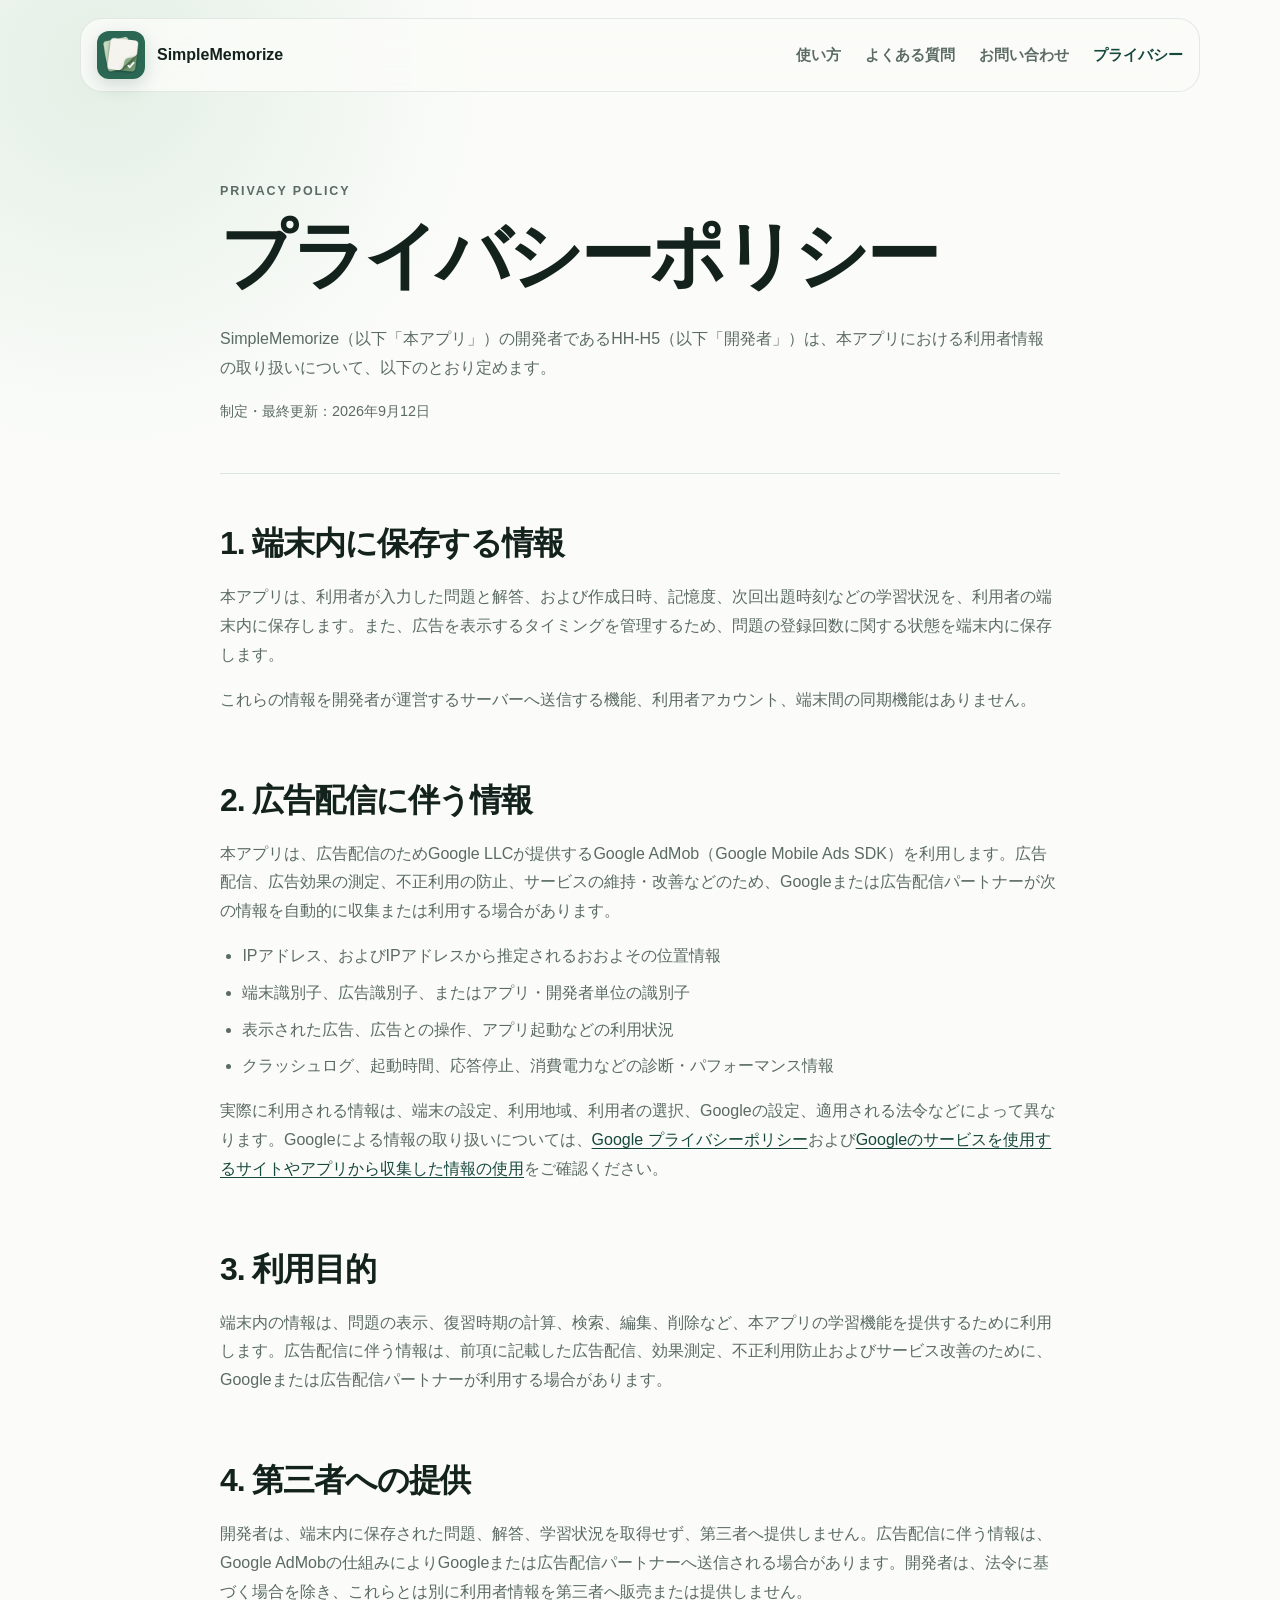
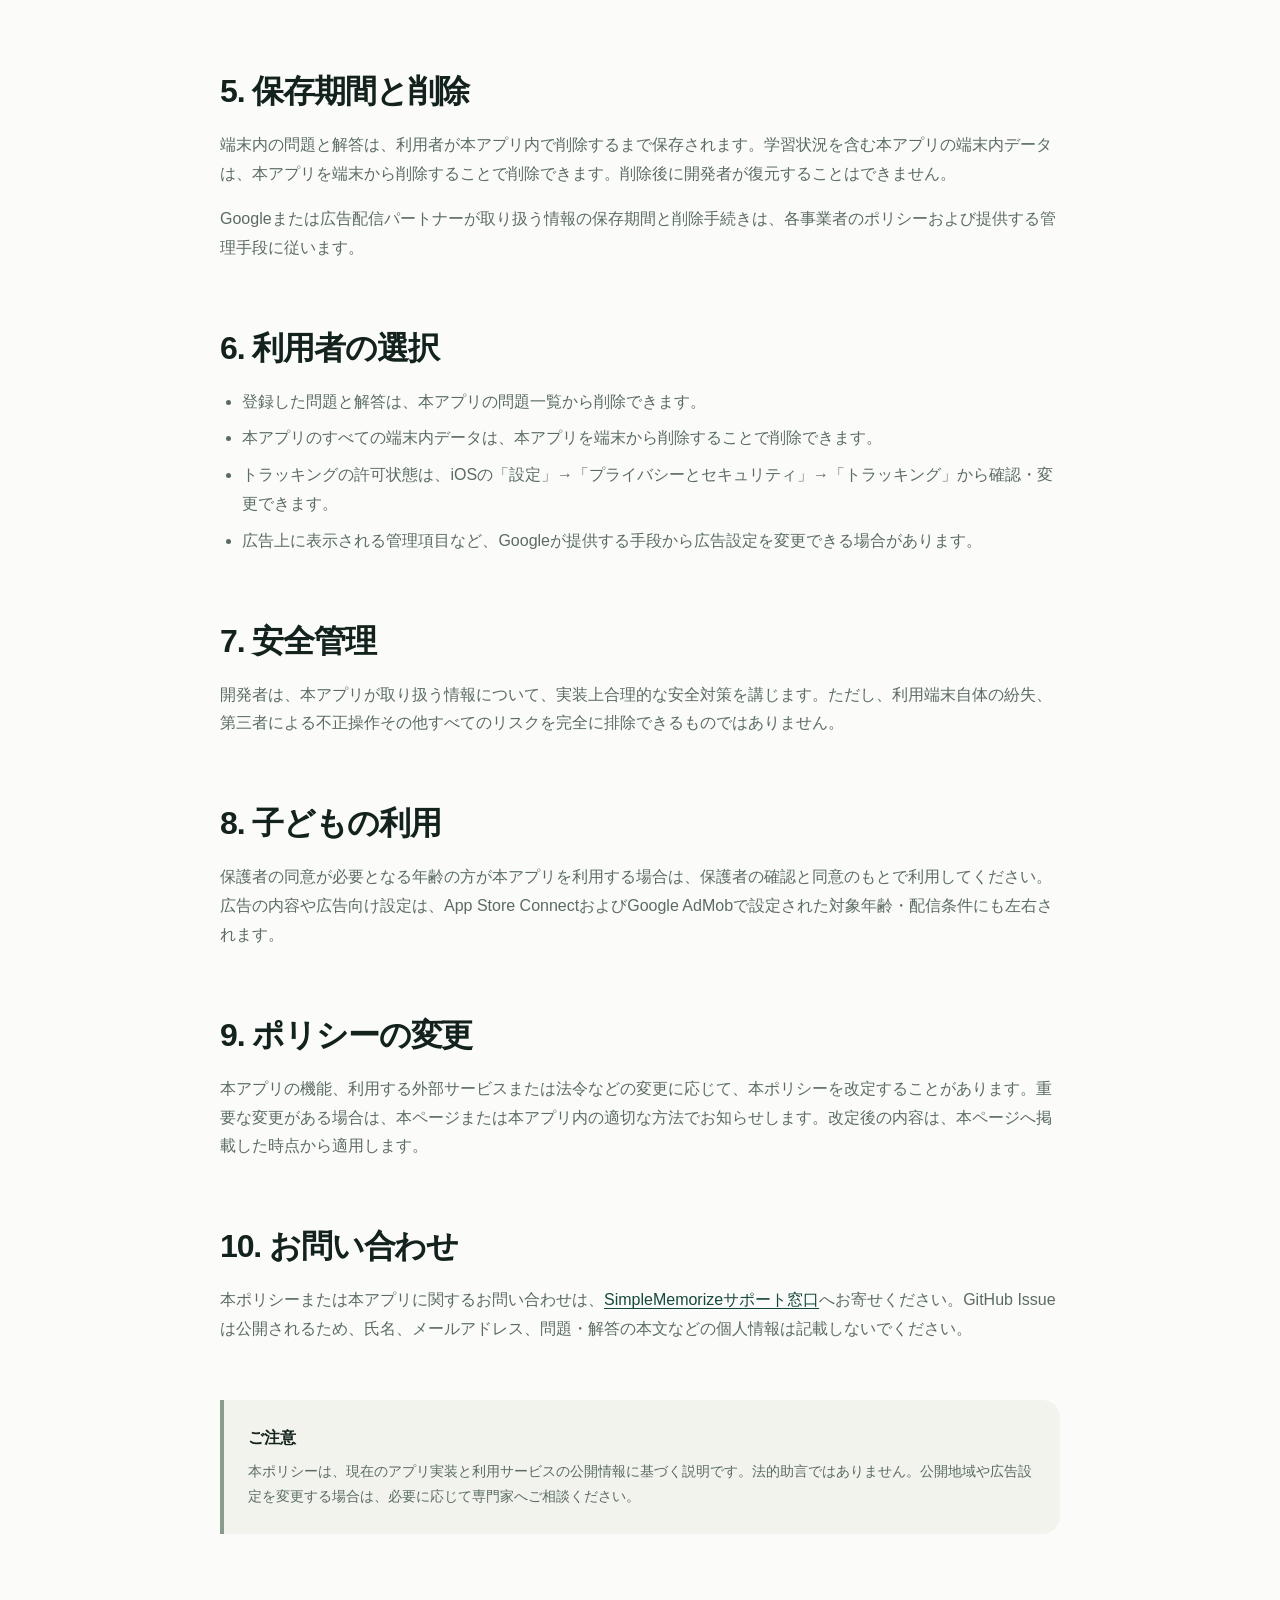
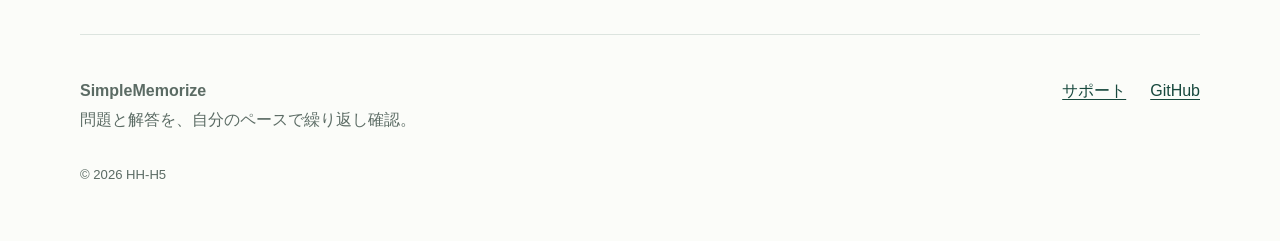
==== SimpleMemorize/privacy/index.html @ 773f5bdd "SimpleMemorizeサポートサイトを公開" ====
<!doctype html>
<html lang="ja">
<head>
  <meta charset="utf-8">
  <meta name="viewport" content="width=device-width, initial-scale=1">
  <meta name="theme-color" content="#245f50">
  <meta name="description" content="SimpleMemorizeのプライバシーポリシーです。端末内データと広告配信に伴う情報の取り扱いをご説明します。">
  <meta property="og:title" content="SimpleMemorize プライバシーポリシー">
  <meta property="og:description" content="SimpleMemorizeにおける情報の取り扱いについて。">
  <meta property="og:type" content="article">
  <meta property="og:url" content="https://hh-h5.github.io/SimpleMemorize/privacy/">
  <meta property="og:image" content="https://hh-h5.github.io/SimpleMemorize/assets/app-icon.png">
  <link rel="canonical" href="https://hh-h5.github.io/SimpleMemorize/privacy/">
  <link rel="icon" href="../assets/app-icon.png">
  <link rel="stylesheet" href="../assets/site.css">
  <title>プライバシーポリシー | SimpleMemorize</title>
</head>
<body>
  <a class="skip-link" href="#main">本文へ移動</a>
  <header class="site-header">
    <a class="brand" href="../" aria-label="SimpleMemorize サポートのトップへ">
      <img src="../assets/app-icon.png" alt="" width="48" height="48">
      <span>SimpleMemorize</span>
    </a>
    <nav aria-label="主要ナビゲーション">
      <a href="../#guide">使い方</a>
      <a href="../#faq">よくある質問</a>
      <a href="../#support">お問い合わせ</a>
      <a href="./" aria-current="page">プライバシー</a>
    </nav>
  </header>

  <main id="main" class="policy-layout">
    <article class="policy">
      <header class="policy-header">
        <p class="eyebrow">Privacy policy</p>
        <h1>プライバシーポリシー</h1>
        <p>SimpleMemorize（以下「本アプリ」）の開発者であるHH-H5（以下「開発者」）は、本アプリにおける利用者情報の取り扱いについて、以下のとおり定めます。</p>
        <p class="updated">制定・最終更新：2026年9月12日</p>
      </header>

      <section aria-labelledby="local-data">
        <h2 id="local-data">1. 端末内に保存する情報</h2>
        <p>本アプリは、利用者が入力した問題と解答、および作成日時、記憶度、次回出題時刻などの学習状況を、利用者の端末内に保存します。また、広告を表示するタイミングを管理するため、問題の登録回数に関する状態を端末内に保存します。</p>
        <p>これらの情報を開発者が運営するサーバーへ送信する機能、利用者アカウント、端末間の同期機能はありません。</p>
      </section>

      <section id="advertising" aria-labelledby="advertising-title">
        <h2 id="advertising-title">2. 広告配信に伴う情報</h2>
        <p>本アプリは、広告配信のためGoogle LLCが提供するGoogle AdMob（Google Mobile Ads SDK）を利用します。広告配信、広告効果の測定、不正利用の防止、サービスの維持・改善などのため、Googleまたは広告配信パートナーが次の情報を自動的に収集または利用する場合があります。</p>
        <ul>
          <li>IPアドレス、およびIPアドレスから推定されるおおよその位置情報</li>
          <li>端末識別子、広告識別子、またはアプリ・開発者単位の識別子</li>
          <li>表示された広告、広告との操作、アプリ起動などの利用状況</li>
          <li>クラッシュログ、起動時間、応答停止、消費電力などの診断・パフォーマンス情報</li>
        </ul>
        <p>実際に利用される情報は、端末の設定、利用地域、利用者の選択、Googleの設定、適用される法令などによって異なります。Googleによる情報の取り扱いについては、<a href="https://policies.google.com/privacy?hl=ja" rel="noreferrer">Google プライバシーポリシー</a>および<a href="https://policies.google.com/technologies/partner-sites?hl=ja" rel="noreferrer">Googleのサービスを使用するサイトやアプリから収集した情報の使用</a>をご確認ください。</p>
      </section>

      <section aria-labelledby="purpose">
        <h2 id="purpose">3. 利用目的</h2>
        <p>端末内の情報は、問題の表示、復習時期の計算、検索、編集、削除など、本アプリの学習機能を提供するために利用します。広告配信に伴う情報は、前項に記載した広告配信、効果測定、不正利用防止およびサービス改善のために、Googleまたは広告配信パートナーが利用する場合があります。</p>
      </section>

      <section aria-labelledby="third-parties">
        <h2 id="third-parties">4. 第三者への提供</h2>
        <p>開発者は、端末内に保存された問題、解答、学習状況を取得せず、第三者へ提供しません。広告配信に伴う情報は、Google AdMobの仕組みによりGoogleまたは広告配信パートナーへ送信される場合があります。開発者は、法令に基づく場合を除き、これらとは別に利用者情報を第三者へ販売または提供しません。</p>
      </section>

      <section aria-labelledby="retention">
        <h2 id="retention">5. 保存期間と削除</h2>
        <p>端末内の問題と解答は、利用者が本アプリ内で削除するまで保存されます。学習状況を含む本アプリの端末内データは、本アプリを端末から削除することで削除できます。削除後に開発者が復元することはできません。</p>
        <p>Googleまたは広告配信パートナーが取り扱う情報の保存期間と削除手続きは、各事業者のポリシーおよび提供する管理手段に従います。</p>
      </section>

      <section aria-labelledby="choices">
        <h2 id="choices">6. 利用者の選択</h2>
        <ul>
          <li>登録した問題と解答は、本アプリの問題一覧から削除できます。</li>
          <li>本アプリのすべての端末内データは、本アプリを端末から削除することで削除できます。</li>
          <li>トラッキングの許可状態は、iOSの「設定」→「プライバシーとセキュリティ」→「トラッキング」から確認・変更できます。</li>
          <li>広告上に表示される管理項目など、Googleが提供する手段から広告設定を変更できる場合があります。</li>
        </ul>
      </section>

      <section aria-labelledby="security">
        <h2 id="security">7. 安全管理</h2>
        <p>開発者は、本アプリが取り扱う情報について、実装上合理的な安全対策を講じます。ただし、利用端末自体の紛失、第三者による不正操作その他すべてのリスクを完全に排除できるものではありません。</p>
      </section>

      <section aria-labelledby="children">
        <h2 id="children">8. 子どもの利用</h2>
        <p>保護者の同意が必要となる年齢の方が本アプリを利用する場合は、保護者の確認と同意のもとで利用してください。広告の内容や広告向け設定は、App Store ConnectおよびGoogle AdMobで設定された対象年齢・配信条件にも左右されます。</p>
      </section>

      <section aria-labelledby="changes">
        <h2 id="changes">9. ポリシーの変更</h2>
        <p>本アプリの機能、利用する外部サービスまたは法令などの変更に応じて、本ポリシーを改定することがあります。重要な変更がある場合は、本ページまたは本アプリ内の適切な方法でお知らせします。改定後の内容は、本ページへ掲載した時点から適用します。</p>
      </section>

      <section aria-labelledby="contact">
        <h2 id="contact">10. お問い合わせ</h2>
        <p>本ポリシーまたは本アプリに関するお問い合わせは、<a href="https://github.com/HH-H5/HH-H5.github.io/issues/new?template=simplememorize-support.yml" rel="noreferrer">SimpleMemorizeサポート窓口</a>へお寄せください。GitHub Issueは公開されるため、氏名、メールアドレス、問題・解答の本文などの個人情報は記載しないでください。</p>
      </section>

      <aside class="policy-note" aria-label="ご注意">
        <strong>ご注意</strong>
        <p>本ポリシーは、現在のアプリ実装と利用サービスの公開情報に基づく説明です。法的助言ではありません。公開地域や広告設定を変更する場合は、必要に応じて専門家へご相談ください。</p>
      </aside>
    </article>
  </main>

  <footer>
    <div>
      <strong>SimpleMemorize</strong>
      <p>問題と解答を、自分のペースで繰り返し確認。</p>
    </div>
    <div class="footer-links">
      <a href="../">サポート</a>
      <a href="https://github.com/HH-H5/SimpleMemorize" rel="noreferrer">GitHub</a>
    </div>
    <p class="copyright">© 2026 HH-H5</p>
  </footer>
</body>
</html>
---- SimpleMemorize/assets/site.css ----
:root {
  color-scheme: light;
  --ink: #14221d;
  --muted: #5b6b64;
  --green: #245f50;
  --green-dark: #17483d;
  --green-soft: #dcebe3;
  --paper: #fbfcf9;
  --surface: #ffffff;
  --line: #dce4df;
  --shadow: 0 24px 70px rgba(29, 71, 58, 0.13);
  --radius: 28px;
  --max-width: 1120px;
}

* {
  box-sizing: border-box;
}

html {
  scroll-behavior: smooth;
}

body {
  margin: 0;
  color: var(--ink);
  background:
    radial-gradient(circle at 8% 2%, rgba(184, 215, 193, 0.35), transparent 24rem),
    var(--paper);
  font-family: -apple-system, BlinkMacSystemFont, "Hiragino Sans", "Yu Gothic", sans-serif;
  line-height: 1.8;
  text-rendering: optimizeLegibility;
}

a {
  color: var(--green-dark);
  text-underline-offset: 0.18em;
}

a:hover {
  text-decoration-thickness: 2px;
}

a:focus-visible,
summary:focus-visible {
  outline: 3px solid #5b9f83;
  outline-offset: 4px;
  border-radius: 6px;
}

.skip-link {
  position: fixed;
  top: 10px;
  left: 10px;
  z-index: 100;
  padding: 10px 16px;
  color: white;
  background: var(--green-dark);
  border-radius: 10px;
  transform: translateY(-160%);
}

.skip-link:focus {
  transform: none;
}

.site-header {
  position: sticky;
  top: 0;
  z-index: 20;
  display: flex;
  align-items: center;
  justify-content: space-between;
  gap: 24px;
  width: min(calc(100% - 40px), var(--max-width));
  margin: 18px auto 0;
  padding: 12px 16px;
  background: rgba(251, 252, 249, 0.86);
  border: 1px solid rgba(220, 228, 223, 0.8);
  border-radius: 22px;
  backdrop-filter: blur(18px);
  -webkit-backdrop-filter: blur(18px);
}

.brand {
  display: inline-flex;
  align-items: center;
  gap: 12px;
  color: var(--ink);
  font-weight: 750;
  text-decoration: none;
}

.brand img {
  border-radius: 12px;
  box-shadow: 0 6px 18px rgba(29, 71, 58, 0.18);
}

nav {
  display: flex;
  flex-wrap: wrap;
  justify-content: flex-end;
  gap: 10px 24px;
}

nav a {
  color: var(--muted);
  font-size: 0.92rem;
  font-weight: 650;
  text-decoration: none;
}

nav a:hover,
nav a[aria-current="page"] {
  color: var(--green-dark);
}

main,
footer {
  width: min(calc(100% - 40px), var(--max-width));
  margin-inline: auto;
}

.hero {
  display: grid;
  grid-template-columns: minmax(0, 1fr) minmax(280px, 420px);
  align-items: center;
  gap: clamp(44px, 8vw, 104px);
  min-height: 760px;
  padding: 80px 36px;
}

.eyebrow {
  margin: 0 0 14px;
  color: var(--green);
  font-size: 0.78rem;
  font-weight: 800;
  letter-spacing: 0.15em;
  text-transform: uppercase;
}

h1,
h2,
h3,
p {
  margin-top: 0;
}

h1 {
  margin-bottom: 28px;
  font-size: clamp(2.7rem, 5vw, 3.55rem);
  line-height: 1.1;
  letter-spacing: -0.055em;
}

.hero-line {
  display: block;
  white-space: nowrap;
}

h2 {
  margin-bottom: 20px;
  font-size: clamp(2rem, 4vw, 3.2rem);
  line-height: 1.22;
  letter-spacing: -0.035em;
}

h3 {
  margin-bottom: 10px;
  font-size: 1.3rem;
}

.lead {
  max-width: 40rem;
  margin-bottom: 34px;
  color: var(--muted);
  font-size: clamp(1.05rem, 2vw, 1.25rem);
}

.hero-actions {
  display: flex;
  flex-wrap: wrap;
  gap: 12px;
}

.button {
  display: inline-flex;
  align-items: center;
  justify-content: center;
  min-height: 52px;
  padding: 12px 22px;
  border-radius: 999px;
  font-weight: 750;
  text-decoration: none;
  transition: transform 160ms ease, box-shadow 160ms ease, background 160ms ease;
}

.button:hover {
  transform: translateY(-2px);
}

.button.primary {
  color: white;
  background: var(--green);
  box-shadow: 0 12px 24px rgba(36, 95, 80, 0.2);
}

.button.primary:hover {
  background: var(--green-dark);
}

.button.secondary {
  color: var(--green-dark);
  background: var(--surface);
  border: 1px solid var(--line);
}

.phone-stage {
  position: relative;
  justify-self: center;
  width: min(100%, 350px);
  padding: 14px;
  overflow: hidden;
  background: #101714;
  border: 1px solid #2c3833;
  border-radius: 52px;
  box-shadow: var(--shadow);
  transform: rotate(1.5deg);
}

.phone-stage::after {
  position: absolute;
  inset: 0;
  content: "";
  pointer-events: none;
  border: 1px solid rgba(255, 255, 255, 0.14);
  border-radius: inherit;
}

.phone-stage img,
.screens img {
  display: block;
  width: 100%;
  height: auto;
  border-radius: 40px;
}

.section {
  margin-bottom: 110px;
  scroll-margin-top: 120px;
}

.section-heading {
  max-width: 740px;
  margin-bottom: 36px;
}

.steps {
  display: grid;
  grid-template-columns: repeat(3, 1fr);
  gap: 18px;
  margin: 0;
  padding: 0;
  list-style: none;
}

.steps li {
  padding: 28px;
  background: var(--surface);
  border: 1px solid var(--line);
  border-radius: var(--radius);
  box-shadow: 0 16px 40px rgba(29, 71, 58, 0.05);
}

.steps p,
.showcase-copy p,
.support-card p,
.policy p,
.policy li {
  color: var(--muted);
}

.step-number {
  display: block;
  margin-bottom: 44px;
  color: #76a28f;
  font-size: 0.8rem;
  font-weight: 850;
  letter-spacing: 0.12em;
}

.showcase {
  display: grid;
  grid-template-columns: minmax(260px, 0.8fr) minmax(0, 1.2fr);
  align-items: center;
  gap: clamp(40px, 7vw, 90px);
  padding: clamp(30px, 6vw, 72px);
  background: var(--green-soft);
  border-radius: 42px;
}

.screens {
  display: grid;
  grid-template-columns: repeat(2, minmax(0, 1fr));
  align-items: center;
  gap: 18px;
}

.screens img {
  border: 7px solid #101714;
  border-radius: 30px;
  box-shadow: 0 18px 44px rgba(29, 71, 58, 0.16);
}

.screens img:last-child {
  transform: translateY(28px);
}

.faq-list {
  border-top: 1px solid var(--line);
}

details {
  border-bottom: 1px solid var(--line);
}

summary {
  position: relative;
  padding: 24px 52px 24px 0;
  font-size: 1.08rem;
  font-weight: 750;
  cursor: pointer;
  list-style: none;
}

summary::-webkit-details-marker {
  display: none;
}

summary::after {
  position: absolute;
  top: 24px;
  right: 8px;
  content: "+";
  color: var(--green);
  font-size: 1.5rem;
  font-weight: 400;
  line-height: 1;
}

details[open] summary::after {
  content: "−";
}

details p {
  max-width: 760px;
  padding-bottom: 24px;
  color: var(--muted);
}

.support-card {
  display: flex;
  align-items: center;
  justify-content: space-between;
  gap: 40px;
  padding: clamp(32px, 6vw, 68px);
  color: white;
  background: var(--green-dark);
  border-radius: 38px;
}

.support-card h2 {
  font-size: clamp(1.8rem, 4vw, 3rem);
}

.support-card p {
  max-width: 690px;
  margin-bottom: 0;
  color: rgba(255, 255, 255, 0.76);
}

.support-card .eyebrow {
  color: #a8d7c3;
}

.support-card .button {
  flex: 0 0 auto;
  color: var(--green-dark);
  background: white;
  box-shadow: none;
}

.policy-layout {
  max-width: 840px;
  padding-top: 88px;
  padding-bottom: 100px;
}

.policy-header {
  padding-bottom: 34px;
  border-bottom: 1px solid var(--line);
}

.policy-header h1 {
  font-size: clamp(2.5rem, 6vw, 4.6rem);
}

.updated {
  font-size: 0.9rem;
}

.policy section {
  padding-top: 50px;
  scroll-margin-top: 110px;
}

.policy section h2 {
  font-size: clamp(1.45rem, 3vw, 2rem);
}

.policy ul {
  padding-left: 1.4em;
}

.policy li + li {
  margin-top: 8px;
}

.policy-note {
  margin-top: 56px;
  padding: 24px;
  background: #f1f3ec;
  border-left: 4px solid #8a9b8d;
  border-radius: 0 18px 18px 0;
}

.policy-note p {
  margin: 6px 0 0;
  font-size: 0.9rem;
}

footer {
  display: grid;
  grid-template-columns: 1fr auto;
  gap: 28px;
  padding: 42px 0 54px;
  color: var(--muted);
  border-top: 1px solid var(--line);
}

footer p {
  margin-bottom: 0;
}

.footer-links {
  display: flex;
  flex-wrap: wrap;
  gap: 12px 24px;
}

.copyright {
  grid-column: 1 / -1;
  font-size: 0.82rem;
}

@media (max-width: 820px) {
  .site-header {
    position: static;
    align-items: flex-start;
  }

  nav {
    gap: 8px 16px;
  }

  .hero {
    grid-template-columns: 1fr;
    min-height: 0;
    padding: 72px 10px 100px;
  }

  .hero-copy {
    text-align: center;
  }

  .lead {
    margin-inline: auto;
  }

  .hero-actions {
    justify-content: center;
  }

  .phone-stage {
    width: min(82vw, 330px);
  }

  .steps {
    grid-template-columns: 1fr;
  }

  .step-number {
    margin-bottom: 24px;
  }

  .showcase {
    grid-template-columns: 1fr;
  }

  .support-card {
    align-items: flex-start;
    flex-direction: column;
  }
}

@media (max-width: 600px) {
  .site-header {
    width: min(calc(100% - 24px), var(--max-width));
    padding: 10px 12px;
  }

  .brand span {
    display: none;
  }

  nav {
    gap: 6px 12px;
  }

  nav a {
    font-size: 0.78rem;
  }

  main,
  footer {
    width: min(calc(100% - 28px), var(--max-width));
  }

  h1 {
    font-size: clamp(2.25rem, 10.5vw, 3.2rem);
  }

  .section {
    margin-bottom: 80px;
  }

  .showcase {
    padding: 28px 18px 52px;
    border-radius: 28px;
  }

  .screens {
    gap: 10px;
  }

  .screens img {
    border-width: 4px;
    border-radius: 19px;
  }

  footer {
    grid-template-columns: 1fr;
  }

  .copyright {
    grid-column: auto;
  }
}

@media (prefers-reduced-motion: reduce) {
  html {
    scroll-behavior: auto;
  }

  .button {
    transition: none;
  }
}

@media (prefers-color-scheme: dark) {
  :root {
    color-scheme: dark;
    --ink: #eff8f3;
    --muted: #b6c7bf;
    --green: #8dccb1;
    --green-dark: #b9e3d0;
    --green-soft: #173c32;
    --paper: #101713;
    --surface: #17231e;
    --line: #33423b;
    --shadow: 0 24px 70px rgba(0, 0, 0, 0.35);
  }

  body {
    background:
      radial-gradient(circle at 8% 2%, rgba(61, 122, 98, 0.22), transparent 24rem),
      var(--paper);
  }

  .site-header {
    background: rgba(16, 23, 19, 0.86);
    border-color: rgba(51, 66, 59, 0.8);
  }

  .button.primary {
    color: #10261e;
    background: #8dccb1;
  }

  .button.primary:hover {
    background: #a7d9c3;
  }

  .button.secondary {
    color: var(--ink);
  }

  .policy-note {
    background: #1b251f;
  }
}
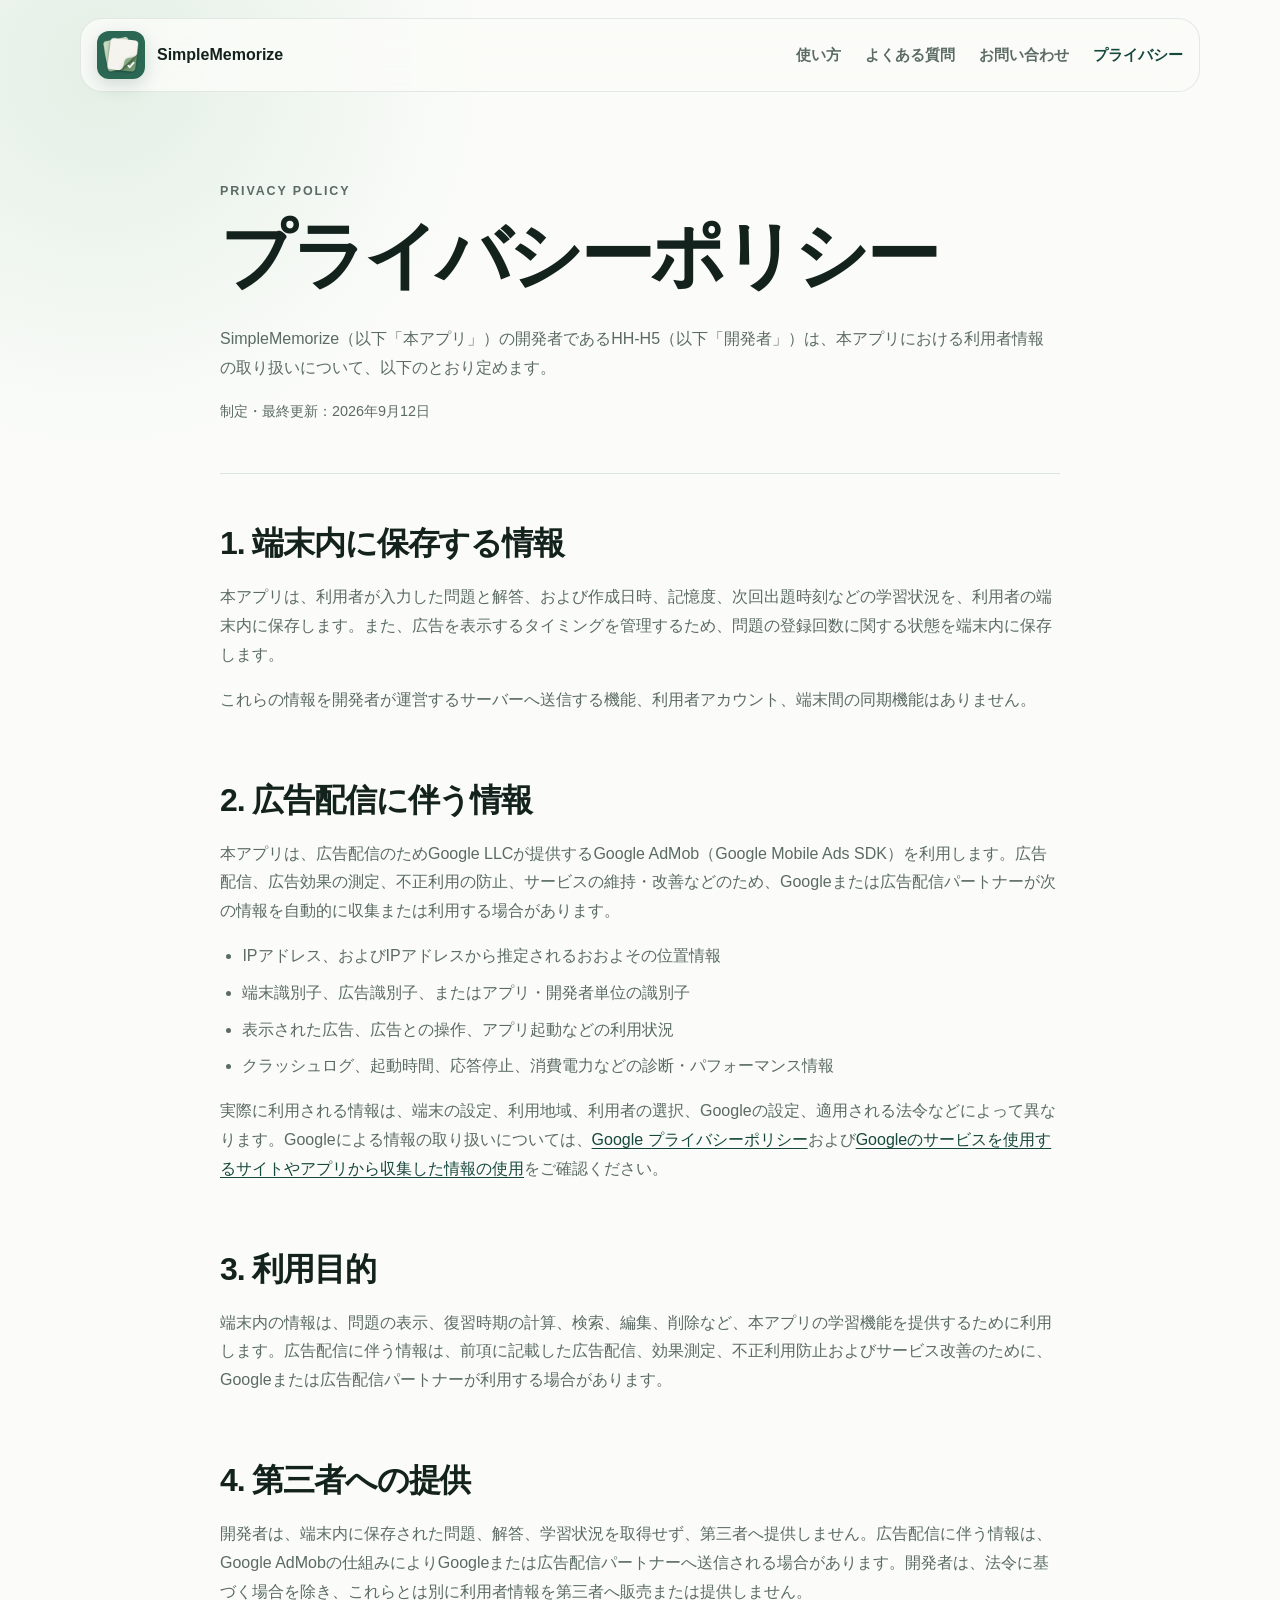
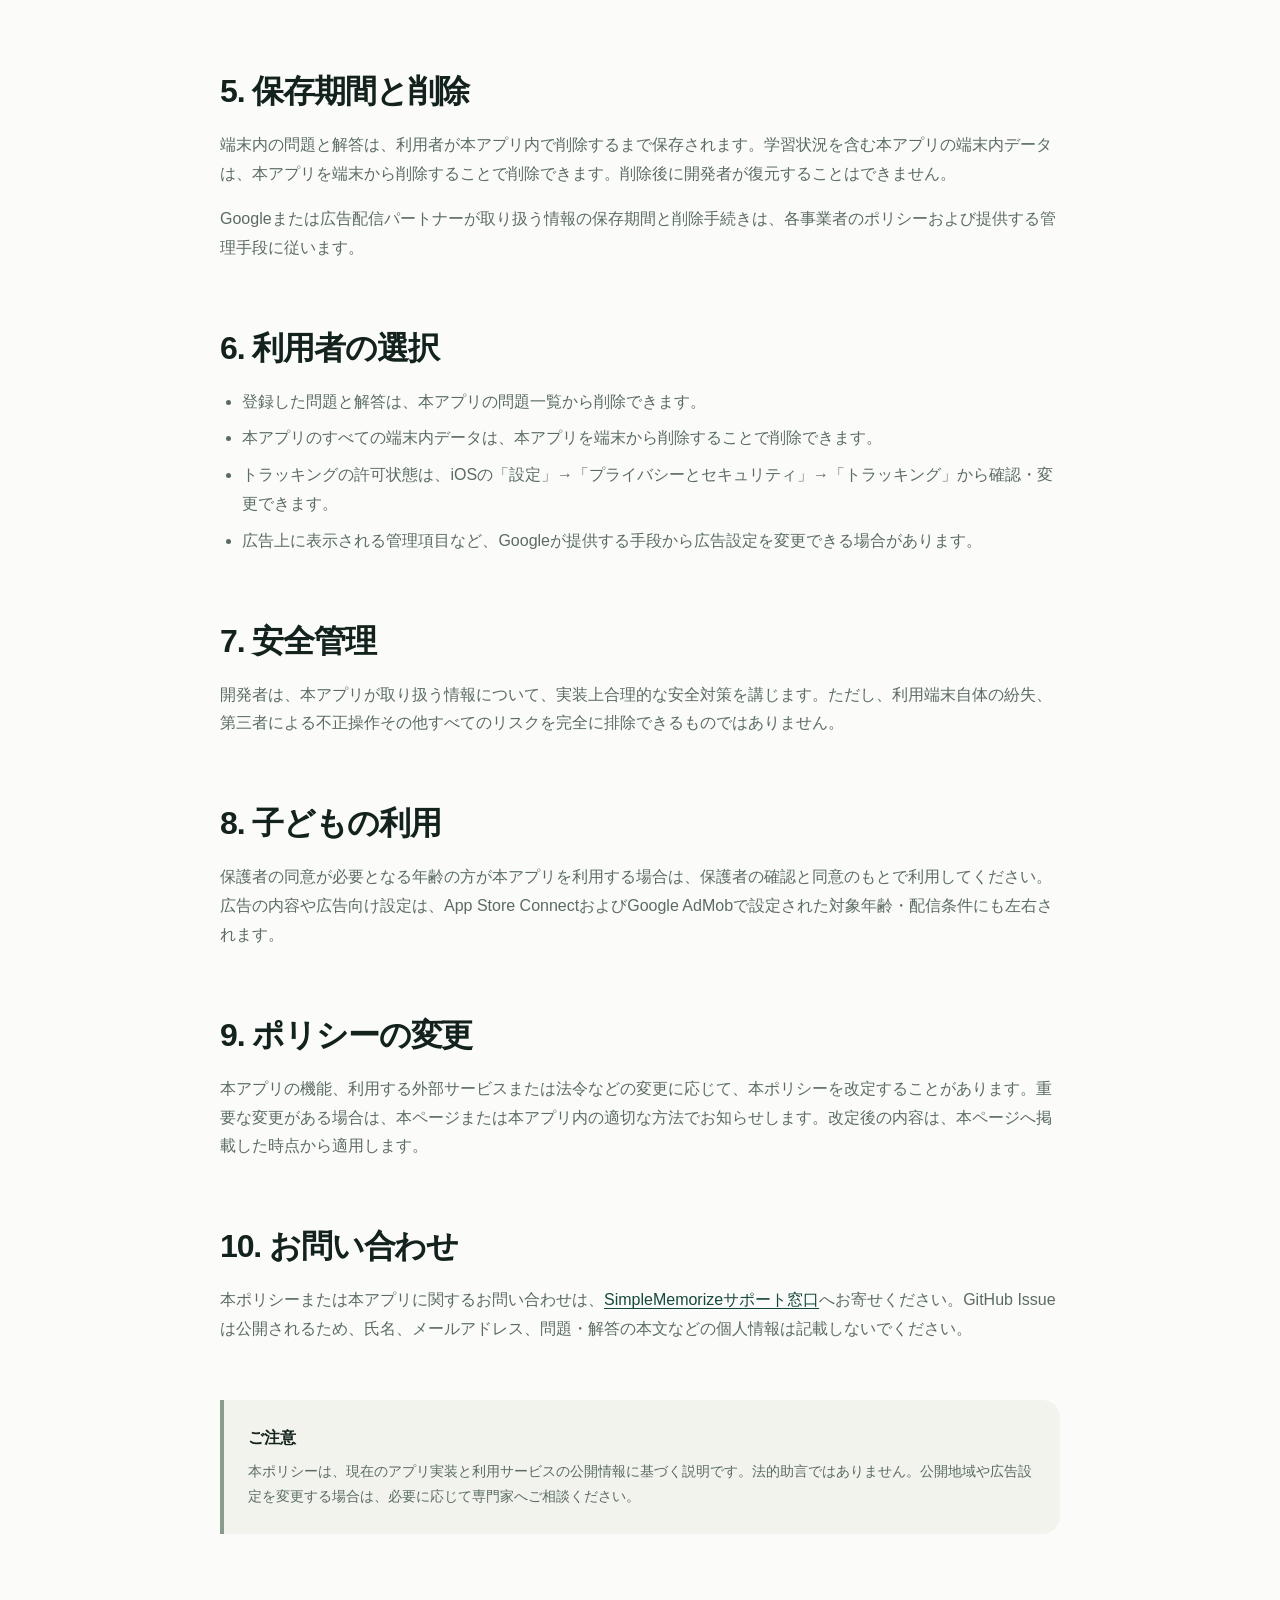
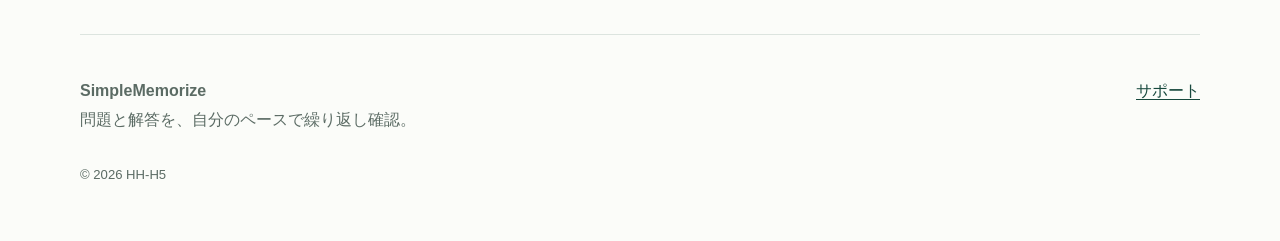
==== commit 8ef46108: "プライバシーポリシーのフッターからGitHubリンクを削除" ====
--- a/SimpleMemorize/privacy/index.html
+++ b/SimpleMemorize/privacy/index.html
@@ -117,7 +117,6 @@
     </div>
     <div class="footer-links">
       <a href="../">サポート</a>
-      <a href="https://github.com/HH-H5/SimpleMemorize" rel="noreferrer">GitHub</a>
     </div>
     <p class="copyright">© 2026 HH-H5</p>
   </footer>
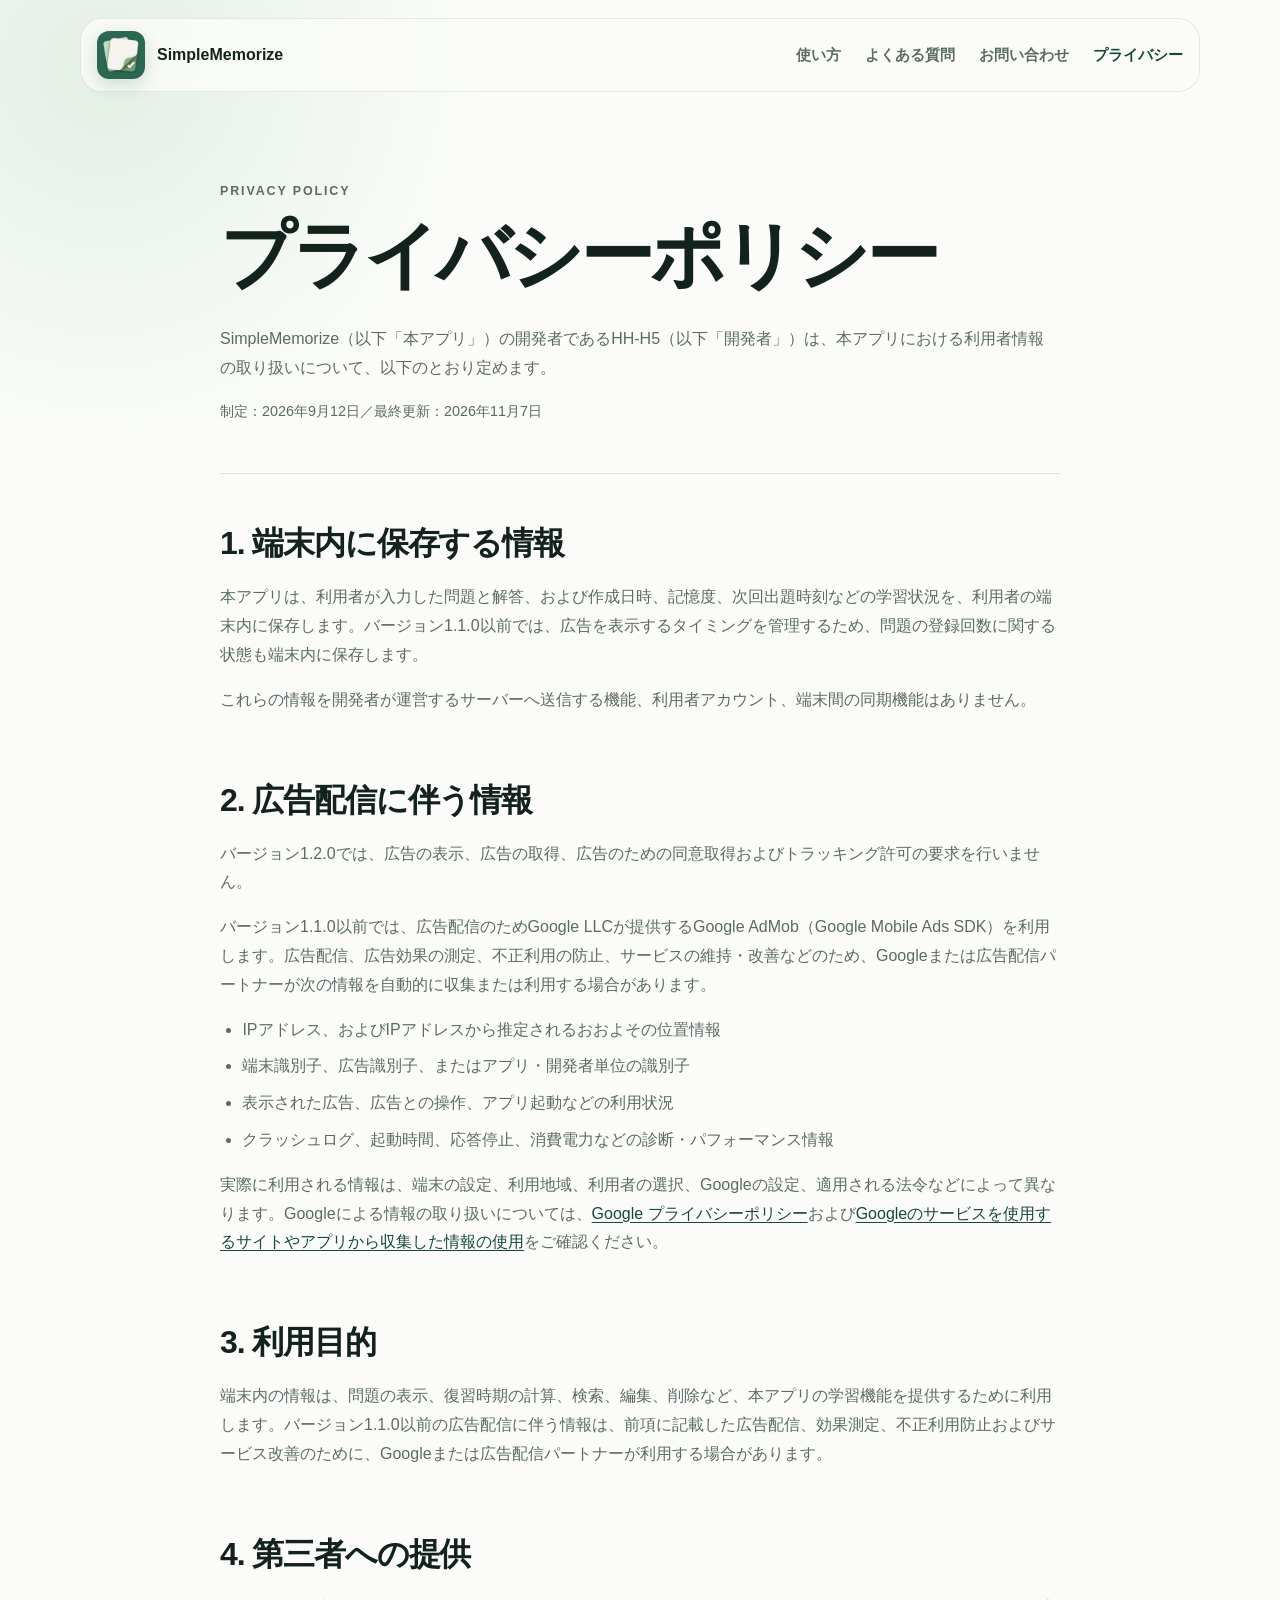
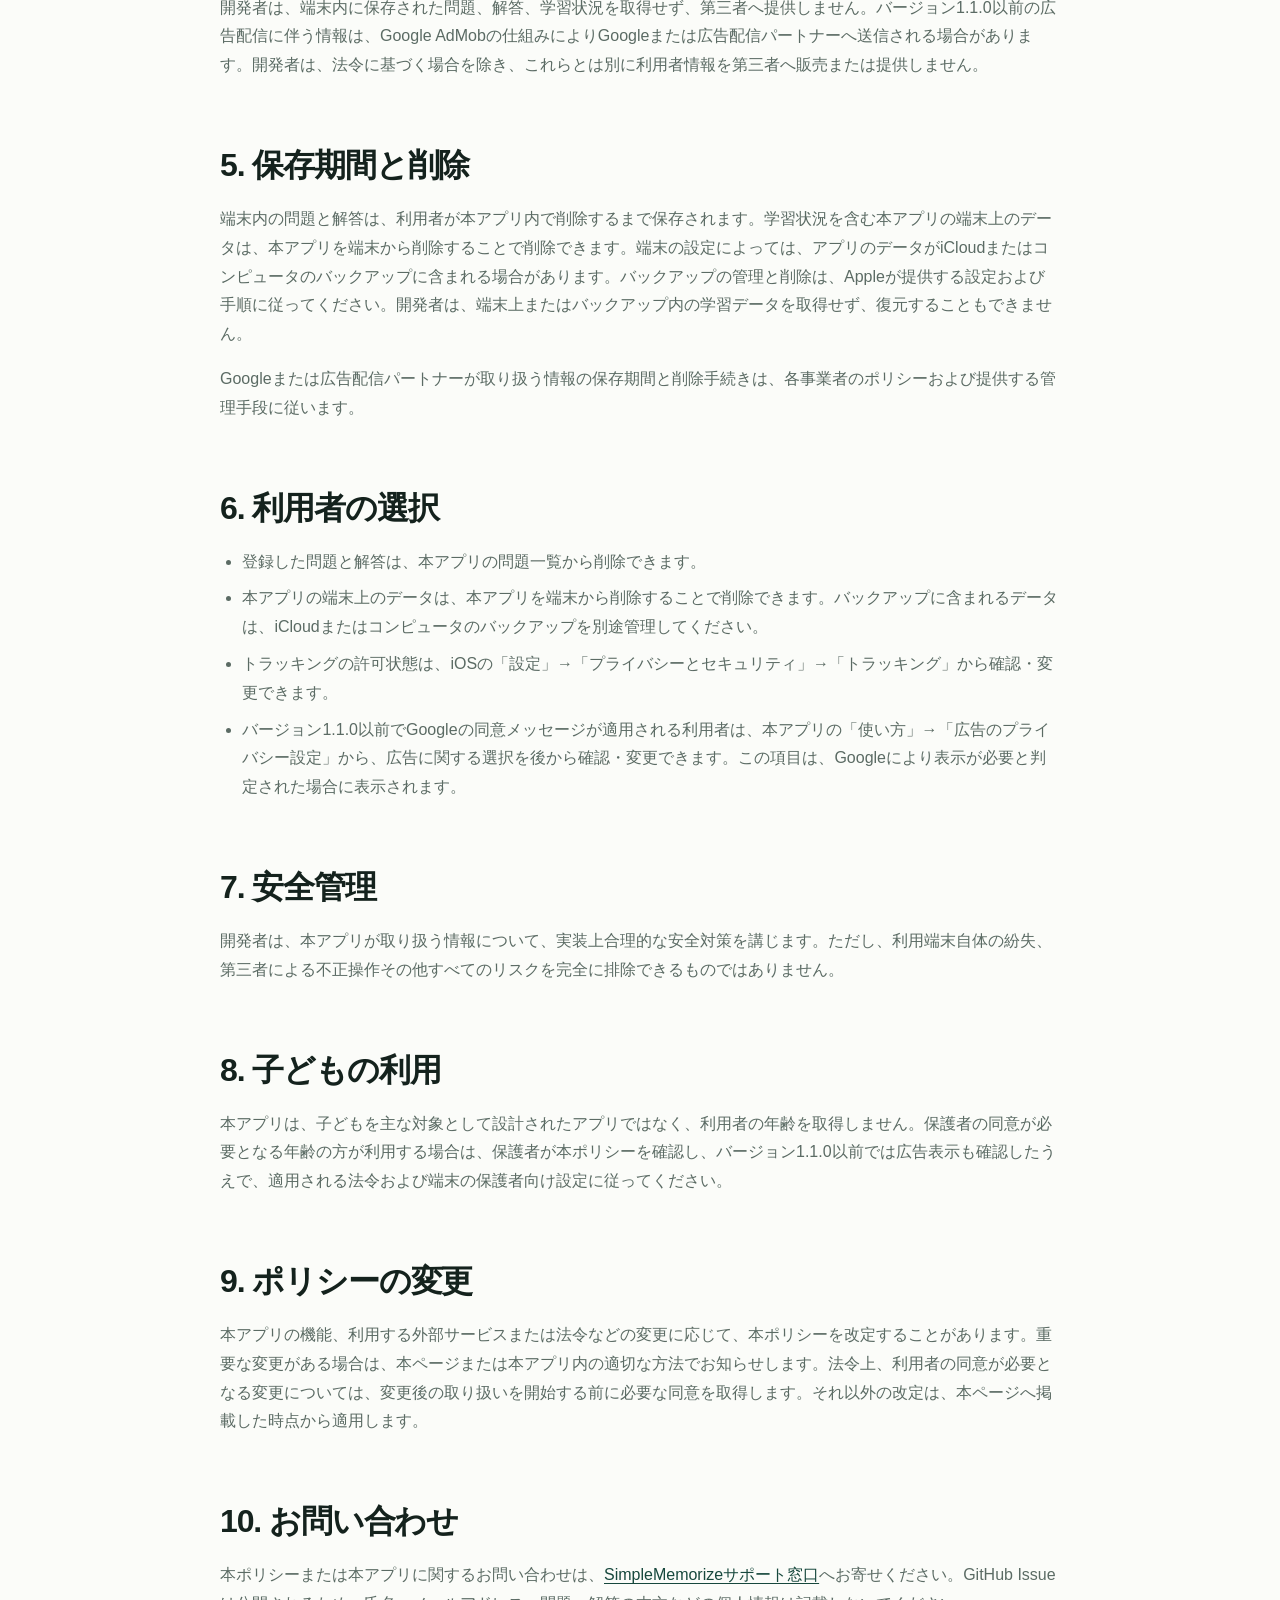
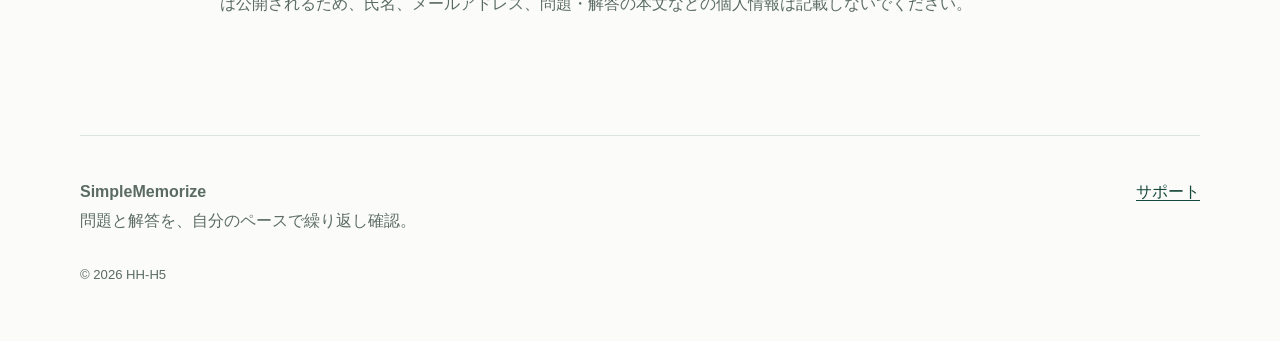
==== commit d85e88fa: "v1.2.0向けプライバシーポリシーを更新" ====
--- a/SimpleMemorize/privacy/index.html
+++ b/SimpleMemorize/privacy/index.html
@@ -36,18 +36,19 @@
         <p class="eyebrow">Privacy policy</p>
         <h1>プライバシーポリシー</h1>
         <p>SimpleMemorize（以下「本アプリ」）の開発者であるHH-H5（以下「開発者」）は、本アプリにおける利用者情報の取り扱いについて、以下のとおり定めます。</p>
-        <p class="updated">制定・最終更新：2026年9月12日</p>
+        <p class="updated">制定：2026年9月12日／最終更新：2026年11月7日</p>
       </header>
 
       <section aria-labelledby="local-data">
         <h2 id="local-data">1. 端末内に保存する情報</h2>
-        <p>本アプリは、利用者が入力した問題と解答、および作成日時、記憶度、次回出題時刻などの学習状況を、利用者の端末内に保存します。また、広告を表示するタイミングを管理するため、問題の登録回数に関する状態を端末内に保存します。</p>
+        <p>本アプリは、利用者が入力した問題と解答、および作成日時、記憶度、次回出題時刻などの学習状況を、利用者の端末内に保存します。バージョン1.1.0以前では、広告を表示するタイミングを管理するため、問題の登録回数に関する状態も端末内に保存します。</p>
         <p>これらの情報を開発者が運営するサーバーへ送信する機能、利用者アカウント、端末間の同期機能はありません。</p>
       </section>
 
       <section id="advertising" aria-labelledby="advertising-title">
         <h2 id="advertising-title">2. 広告配信に伴う情報</h2>
-        <p>本アプリは、広告配信のためGoogle LLCが提供するGoogle AdMob（Google Mobile Ads SDK）を利用します。広告配信、広告効果の測定、不正利用の防止、サービスの維持・改善などのため、Googleまたは広告配信パートナーが次の情報を自動的に収集または利用する場合があります。</p>
+        <p>バージョン1.2.0では、広告の表示、広告の取得、広告のための同意取得およびトラッキング許可の要求を行いません。</p>
+        <p>バージョン1.1.0以前では、広告配信のためGoogle LLCが提供するGoogle AdMob（Google Mobile Ads SDK）を利用します。広告配信、広告効果の測定、不正利用の防止、サービスの維持・改善などのため、Googleまたは広告配信パートナーが次の情報を自動的に収集または利用する場合があります。</p>
         <ul>
           <li>IPアドレス、およびIPアドレスから推定されるおおよその位置情報</li>
           <li>端末識別子、広告識別子、またはアプリ・開発者単位の識別子</li>
@@ -59,17 +60,17 @@
 
       <section aria-labelledby="purpose">
         <h2 id="purpose">3. 利用目的</h2>
-        <p>端末内の情報は、問題の表示、復習時期の計算、検索、編集、削除など、本アプリの学習機能を提供するために利用します。広告配信に伴う情報は、前項に記載した広告配信、効果測定、不正利用防止およびサービス改善のために、Googleまたは広告配信パートナーが利用する場合があります。</p>
+        <p>端末内の情報は、問題の表示、復習時期の計算、検索、編集、削除など、本アプリの学習機能を提供するために利用します。バージョン1.1.0以前の広告配信に伴う情報は、前項に記載した広告配信、効果測定、不正利用防止およびサービス改善のために、Googleまたは広告配信パートナーが利用する場合があります。</p>
       </section>
 
       <section aria-labelledby="third-parties">
         <h2 id="third-parties">4. 第三者への提供</h2>
-        <p>開発者は、端末内に保存された問題、解答、学習状況を取得せず、第三者へ提供しません。広告配信に伴う情報は、Google AdMobの仕組みによりGoogleまたは広告配信パートナーへ送信される場合があります。開発者は、法令に基づく場合を除き、これらとは別に利用者情報を第三者へ販売または提供しません。</p>
+        <p>開発者は、端末内に保存された問題、解答、学習状況を取得せず、第三者へ提供しません。バージョン1.1.0以前の広告配信に伴う情報は、Google AdMobの仕組みによりGoogleまたは広告配信パートナーへ送信される場合があります。開発者は、法令に基づく場合を除き、これらとは別に利用者情報を第三者へ販売または提供しません。</p>
       </section>
 
       <section aria-labelledby="retention">
         <h2 id="retention">5. 保存期間と削除</h2>
-        <p>端末内の問題と解答は、利用者が本アプリ内で削除するまで保存されます。学習状況を含む本アプリの端末内データは、本アプリを端末から削除することで削除できます。削除後に開発者が復元することはできません。</p>
+        <p>端末内の問題と解答は、利用者が本アプリ内で削除するまで保存されます。学習状況を含む本アプリの端末上のデータは、本アプリを端末から削除することで削除できます。端末の設定によっては、アプリのデータがiCloudまたはコンピュータのバックアップに含まれる場合があります。バックアップの管理と削除は、Appleが提供する設定および手順に従ってください。開発者は、端末上またはバックアップ内の学習データを取得せず、復元することもできません。</p>
         <p>Googleまたは広告配信パートナーが取り扱う情報の保存期間と削除手続きは、各事業者のポリシーおよび提供する管理手段に従います。</p>
       </section>
 
@@ -77,9 +78,9 @@
         <h2 id="choices">6. 利用者の選択</h2>
         <ul>
           <li>登録した問題と解答は、本アプリの問題一覧から削除できます。</li>
-          <li>本アプリのすべての端末内データは、本アプリを端末から削除することで削除できます。</li>
+          <li>本アプリの端末上のデータは、本アプリを端末から削除することで削除できます。バックアップに含まれるデータは、iCloudまたはコンピュータのバックアップを別途管理してください。</li>
           <li>トラッキングの許可状態は、iOSの「設定」→「プライバシーとセキュリティ」→「トラッキング」から確認・変更できます。</li>
-          <li>広告上に表示される管理項目など、Googleが提供する手段から広告設定を変更できる場合があります。</li>
+          <li>バージョン1.1.0以前でGoogleの同意メッセージが適用される利用者は、本アプリの「使い方」→「広告のプライバシー設定」から、広告に関する選択を後から確認・変更できます。この項目は、Googleにより表示が必要と判定された場合に表示されます。</li>
         </ul>
       </section>
 
@@ -90,12 +91,12 @@
 
       <section aria-labelledby="children">
         <h2 id="children">8. 子どもの利用</h2>
-        <p>保護者の同意が必要となる年齢の方が本アプリを利用する場合は、保護者の確認と同意のもとで利用してください。広告の内容や広告向け設定は、App Store ConnectおよびGoogle AdMobで設定された対象年齢・配信条件にも左右されます。</p>
+        <p>本アプリは、子どもを主な対象として設計されたアプリではなく、利用者の年齢を取得しません。保護者の同意が必要となる年齢の方が利用する場合は、保護者が本ポリシーを確認し、バージョン1.1.0以前では広告表示も確認したうえで、適用される法令および端末の保護者向け設定に従ってください。</p>
       </section>
 
       <section aria-labelledby="changes">
         <h2 id="changes">9. ポリシーの変更</h2>
-        <p>本アプリの機能、利用する外部サービスまたは法令などの変更に応じて、本ポリシーを改定することがあります。重要な変更がある場合は、本ページまたは本アプリ内の適切な方法でお知らせします。改定後の内容は、本ページへ掲載した時点から適用します。</p>
+        <p>本アプリの機能、利用する外部サービスまたは法令などの変更に応じて、本ポリシーを改定することがあります。重要な変更がある場合は、本ページまたは本アプリ内の適切な方法でお知らせします。法令上、利用者の同意が必要となる変更については、変更後の取り扱いを開始する前に必要な同意を取得します。それ以外の改定は、本ページへ掲載した時点から適用します。</p>
       </section>
 
       <section aria-labelledby="contact">
@@ -103,10 +104,6 @@
         <p>本ポリシーまたは本アプリに関するお問い合わせは、<a href="https://github.com/HH-H5/HH-H5.github.io/issues/new?template=simplememorize-support.yml" rel="noreferrer">SimpleMemorizeサポート窓口</a>へお寄せください。GitHub Issueは公開されるため、氏名、メールアドレス、問題・解答の本文などの個人情報は記載しないでください。</p>
       </section>
 
-      <aside class="policy-note" aria-label="ご注意">
-        <strong>ご注意</strong>
-        <p>本ポリシーは、現在のアプリ実装と利用サービスの公開情報に基づく説明です。法的助言ではありません。公開地域や広告設定を変更する場合は、必要に応じて専門家へご相談ください。</p>
-      </aside>
     </article>
   </main>
 
